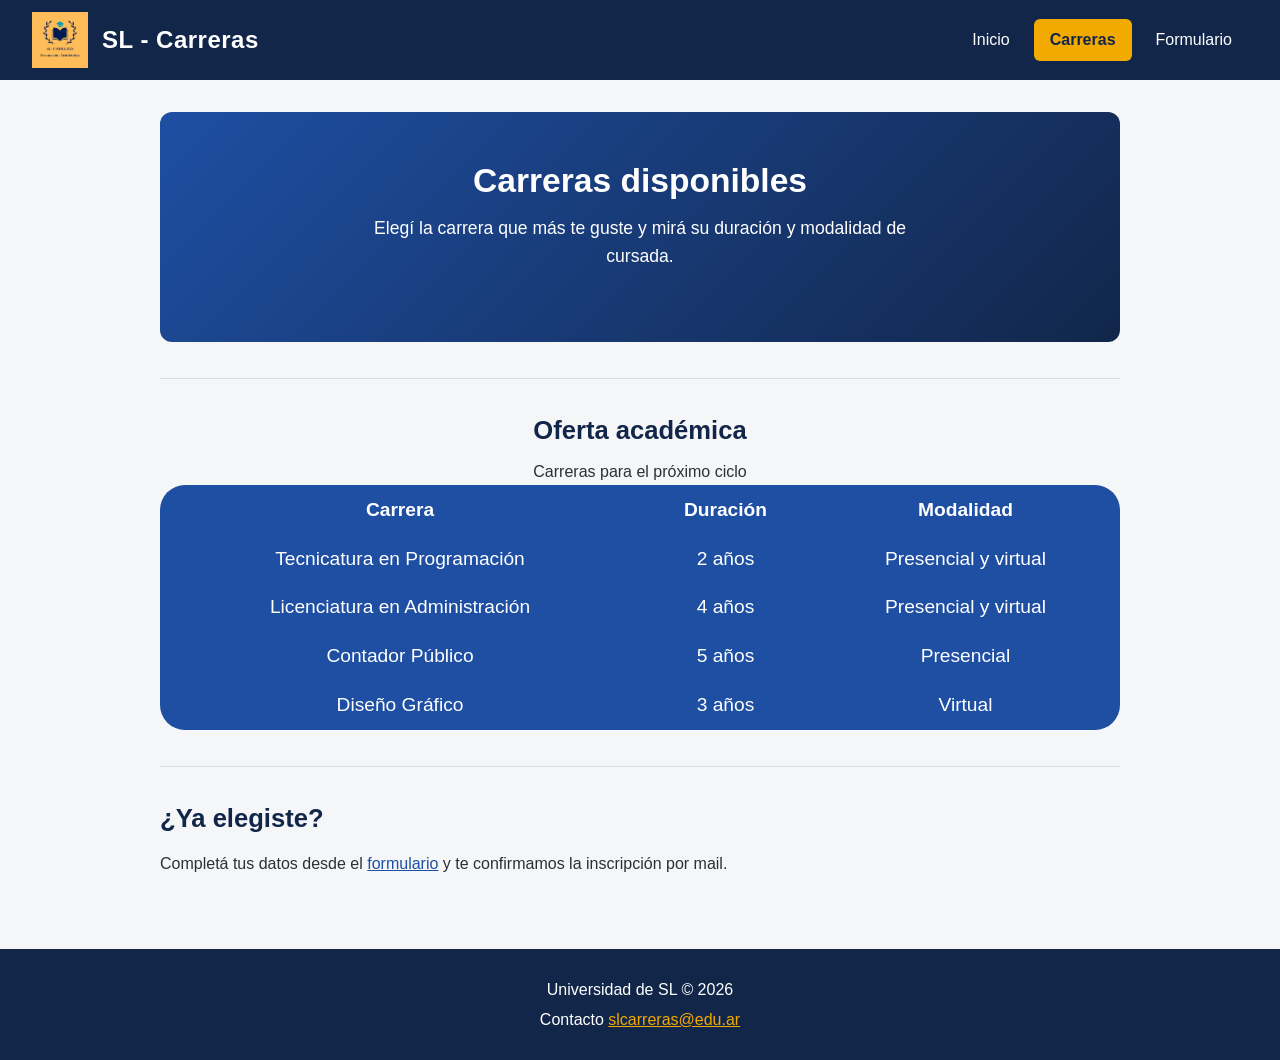
==== carreras.html @ cdfc534e "cambio en las lineas de las imagenes la ruta debe ser la del proyecto. ademas van en assets" ====
<!DOCTYPE html>
<html lang="es">
<head>
    <meta charset="UTF-8">
    <meta name="viewport" content="width=device-width, initial-scale=1.0">
    <title>SL - Carreras disponibles</title>
    <link rel="stylesheet" href="css/Index.css">
</head>
<body>
    <header>
        <div>
            <img src="assets/LOGO-SL-CARRERAS.png" alt="Logo" width="80">
            <h1>SL - Carreras</h1>
        </div>
        <div>
            <nav>
                <ul>
                    <li><a href="index.html">Inicio</a></li>
                    <li><a href="carreras.html" class="activo">Carreras</a></li>
                    <li><a href="contacto.html">Formulario</a></li>
                </ul>
            </nav>
        </div>
    </header>

    <main>
        <div id="presentacion">
            <h2>Carreras disponibles</h2>
            <p>Elegí la carrera que más te guste y mirá su duración y modalidad de cursada.</p>
        </div>

        <hr>

        <div id="listado">
            <h2 id="TablasTitulo">Oferta académica</h2>
            <table class ="tablaCarreras">
                <caption>Carreras para el próximo ciclo</caption>
                <thead>
                    <tr>
                        <th>Carrera</th>
                        <th>Duración</th>
                        <th>Modalidad</th>
                    </tr>
                </thead>
                <tbody>
                    <tr>
                        <td>Tecnicatura en Programación</td>
                        <td>2 años</td>
                        <td>Presencial y virtual</td>
                    </tr>
                    <tr>
                        <td>Licenciatura en Administración</td>
                        <td>4 años</td>
                        <td>Presencial y virtual</td>
                    </tr>
                    <tr>
                        <td>Contador Público</td>
                        <td>5 años</td>
                        <td>Presencial</td>
                    </tr>
                    <tr>
                        <td>Diseño Gráfico</td>
                        <td>3 años</td>
                        <td>Virtual</td>
                    </tr>
                </tbody>
            </table>
        </div>

        <hr>

        <div id="inscripcion">
            <h2>¿Ya elegiste?</h2>
            <p>Completá tus datos desde el <a href="contacto.html">formulario</a> y te confirmamos la inscripción por mail.</p>
        </div>
    </main>

    <footer>
        <div>
            <p>Universidad de SL &copy; 2026</p>
            <p>Contacto <a href="mailto:slcarreras@edu.ar">slcarreras@edu.ar</a></p>
        </div>
    </footer>
</body>
</html>
---- css/Index.css ----
#listado{
    display: flex;
    flex-direction: column;
    align-items: center;
    justify-content: center;
}
/* imagenes de carreras */
.imagenCarreras{
    width: 80px;
    height: 80px;
}
/* table carreras */
.tablaCarreras{
    border: none;
    width: 100%;
    background-color: #1e4fa3;
    flex-wrap: wrap;
    align-items: center;
    border-radius: 25px;
}
.tablaCarreras th, .tablaCarreras td{
    font-size: 1.2rem;
    border: none;
    padding: 8px;
    text-align: center;
    color: white;
}
/* ---------- Variables (colores y medidas en un solo lugar) ---------- */
:root {
    --azul-oscuro: #12264a;
    --azul: #1e4fa3;
    --azul-claro: #e8f0fc;
    --acento: #f2a900;
    --texto: #2b2f36;
    --gris: #f5f6f8;
    --borde: #d9dde3;
    --ancho-max: 1000px;
}

/* ---------- Base ---------- */
* {
    box-sizing: border-box;
}

body {
    margin: 0;
    font-family: "Segoe UI", Arial, sans-serif;
    font-size: 16px;
    line-height: 1.6;
    color: var(--texto);
    background-color: var(--gris);
}

h1, h2 {
    margin: 0 0 12px;
    line-height: 1.25;
}
#TablasTitulo{
    text-align: center;
}
h2{
    color: var(--azul-oscuro);
    font-size: 1.6rem;
}

a {
    color: var(--azul);
}

a:hover {
    color: var(--azul-oscuro);
}

hr {
    border: none;
    border-top: 1px solid var(--borde);
    margin: 36px 0;
}

/* ---------- Header ---------- */
header {
    position: sticky;
    top: 0;
    display: flex;
    justify-content: space-between;
    align-items: center;
    gap: 12px;
    padding: 12px 32px;
    background-color: var(--azul-oscuro);
    color: white;
}

/* Primer div del header: logo + título */
header > div:first-child {
    display: flex;
    align-items: center;
    gap: 14px;
}

header img {
    width: 56px;         
    height: auto;
}

header h1 {
    margin: 0;
    font-size: 1.5rem;
    letter-spacing: 0.5px;
}

/* ---------- Navegación ---------- */
nav ul {
    list-style: none;
    margin: 0;
    padding: 0;
    display: flex;
    gap: 8px;
}

nav a {
    display: block;
    padding: 8px 16px;
    color: white;
    text-decoration: none;
    border-radius: 6px;
    transition: background-color 0.2s ease;
}

nav a:hover {
    background-color: rgba(255, 255, 255, 0.15);
    color: white;
}

nav a.activo {
    background-color: var(--acento);
    color: var(--azul-oscuro);
    font-weight: 600;
}

/* ---------- Main ---------- */
main {
    max-width: var(--ancho-max);
    margin: 0 auto;
    padding: 32px 20px;
}

/* ---------- Presentación (portada) ---------- */
#presentacion {
    text-align: center;
    padding: 48px 24px;
    background: linear-gradient(135deg, var(--azul) 0%, var(--azul-oscuro) 100%);
    color: white;
    border-radius: 12px;
}

#presentacion h2 {
    color: white;
    font-size: 2.1rem;
}

#presentacion p {
    max-width: 560px;
    margin: 0 auto 24px;
    font-size: 1.1rem;
}

#presentacion a {
    display: inline-block;
    padding: 12px 28px;
    background-color: var(--acento);
    color: var(--azul-oscuro);
    font-weight: 700;
    text-decoration: none;
    border-radius: 999px;
    transition: transform 0.2s ease;
}

#presentacion a:hover {
    transform: scale(1.06);
}

/* ---------- Carrusel ---------- */
#carrusel h2 {
    text-align: center;
}

#carrusel > div {
    display: flex;
    align-items: center;
    justify-content: center;
    gap: 12px;
}

#carrusel img {
    width: 100%;
    max-width: 640px;
    height: 340px;
    object-fit: cover;
    border-radius: 10px;
    box-shadow: 0 4px 14px rgba(0, 0, 0, 0.2);
}

#carrusel button {
    padding: 10px 16px;
    border: none;
    border-radius: 6px;
    background-color: var(--azul);
    color: white;
    font-size: 0.95rem;
    cursor: pointer;
    transition: background-color 0.2s ease;
}

#carrusel button:hover {
    background-color: var(--azul-oscuro);
}

/* ---------- Beneficios (tarjetas en grilla) ---------- */
#beneficios h2 {
    text-align: center;
}

#beneficios ul {
    list-style: none;
    margin: 0;
    padding: 0;
    display: grid;
    grid-template-columns: repeat(2, 1fr);
    gap: 16px;
}

#beneficios li {
    background-color: white;
    padding: 18px 20px;
    border-left: 5px solid var(--acento);
    border-radius: 8px;
    box-shadow: 0 2px 6px rgba(0, 0, 0, 0.08);
}

#beneficios strong {
    display: block;
    color: var(--azul);
    font-size: 1.05rem;
}

/* ---------- Pasos (lista numerada con círculos) ---------- */
#pasos h2 {
    text-align: center;
}

#pasos ol {
    list-style: none;
    counter-reset: paso;
    margin: 0;
    padding: 0;
}

#pasos li {
    counter-increment: paso;
    display: flex;
    align-items: center;
    gap: 16px;
    margin-bottom: 12px;
    padding: 14px 18px;
    background-color: white;
    border-radius: 8px;
    box-shadow: 0 2px 6px rgba(0, 0, 0, 0.08);
}

#pasos li::before {
    content: counter(paso);
    flex-shrink: 0;
    width: 36px;
    height: 36px;
    display: flex;
    align-items: center;
    justify-content: center;
    background-color: var(--azul);
    color: white;
    font-weight: 700;
    border-radius: 50%;
}

/* ---------- Fechas (tabla) ---------- */
#fechas h2 {
    text-align: center;
}

#fechas table {
    width: 100%;
    border-collapse: collapse;
    background-color: white;
    border-radius: 8px;
    overflow: hidden;
    box-shadow: 0 2px 6px rgba(0, 0, 0, 0.08);
}

#fechas caption {
    caption-side: bottom;
    padding-top: 10px;
    font-size: 0.9rem;
    color: #666;
}

#fechas th {
    background-color: var(--azul-oscuro);
    color: white;
    text-align: left;
}

#fechas th,
#fechas td {
    padding: 12px 16px;
}

#fechas tbody tr:nth-child(even) {
    background-color: var(--azul-claro);
}

#fechas tbody tr:hover {
    background-color: #fff4d6;
}

/* ---------- Footer ---------- */
footer {
    margin-top: 24px;
    padding: 24px 32px;
    background-color: var(--azul-oscuro);
    color: white;
    text-align: center;
}

footer p {
    margin: 4px 0;
}

footer a {
    color: var(--acento);
}

/* ---------- Responsive (pantallas chicas) ---------- */
@media (max-width: 700px) {
    header {
        justify-content: center;
        text-align: center;
        padding: 12px 16px;
    }

    nav ul {
        flex-wrap: wrap;
        justify-content: center;
    }

    #presentacion h2 {
        font-size: 1.6rem;
    }

    #carrusel > div {
        flex-wrap: wrap;
    }

    #carrusel img {
        order: -1;            /* la imagen arriba, botones abajo */
        height: 220px;
    }

    #beneficios ul {
        grid-template-columns: 1fr;
    }
}
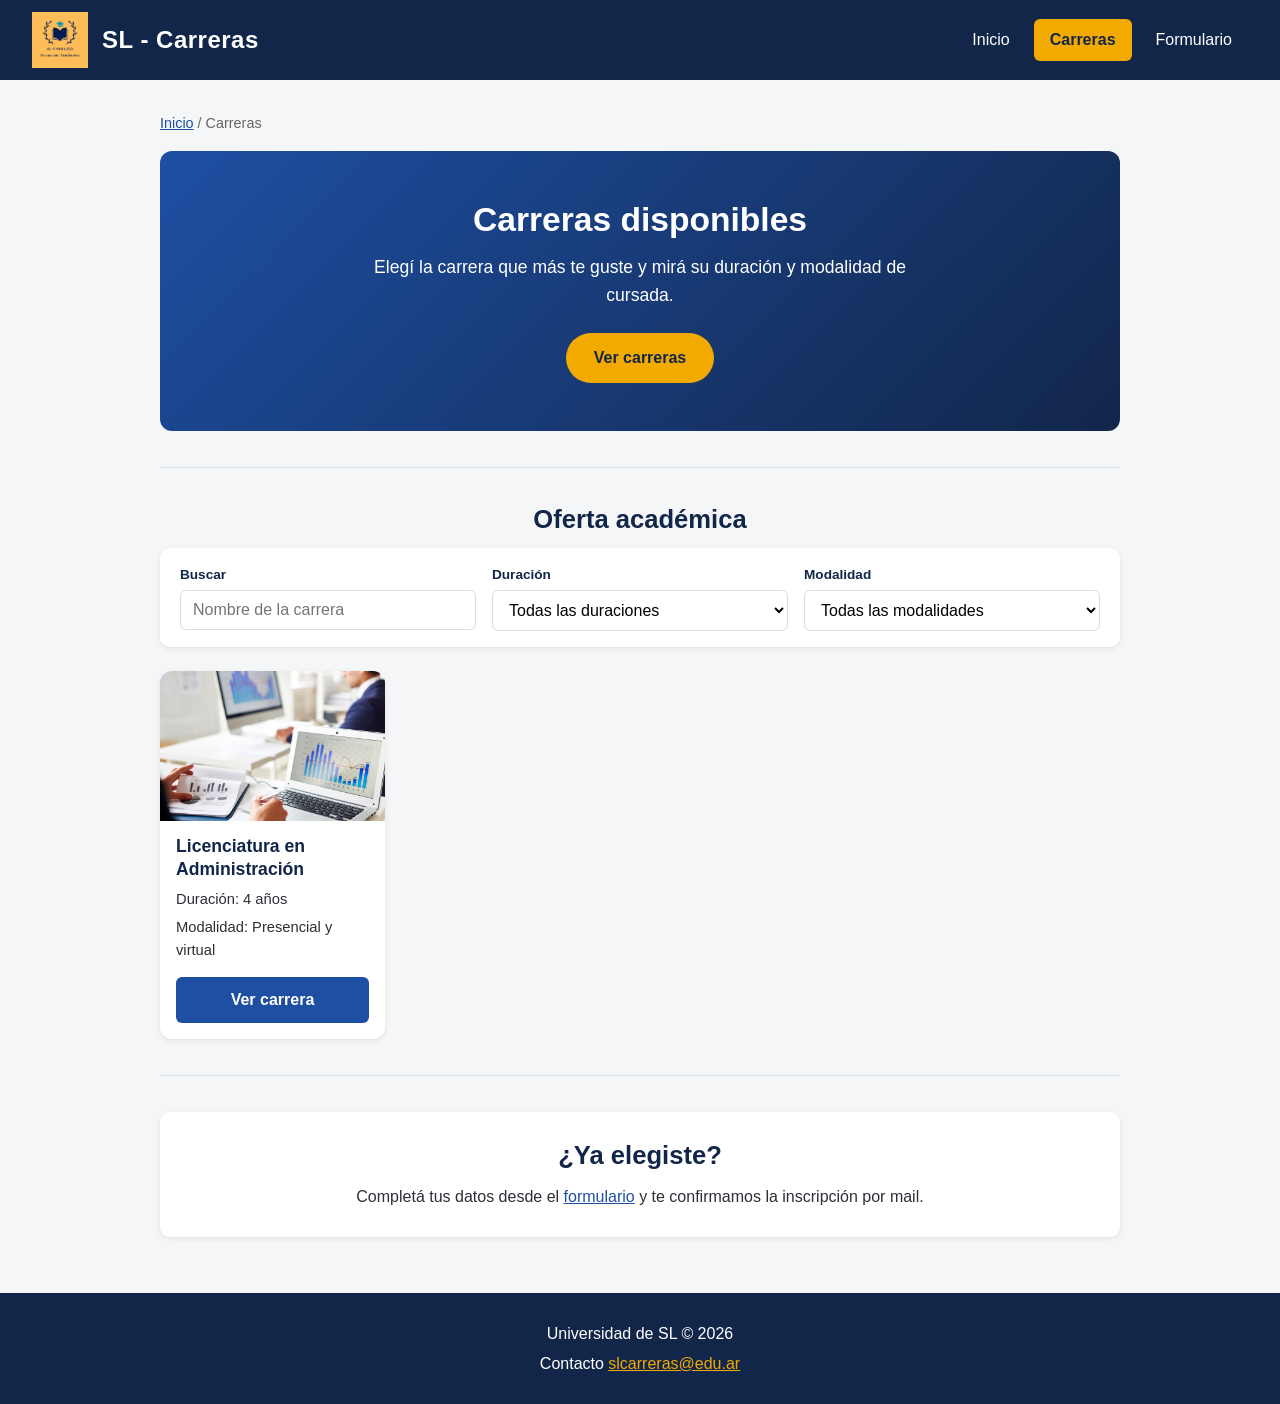
==== commit d2870ba7: "subo la nueva versión carpeta de carreras cambios en index.css cambios en index.html (se veia feo el" ====
--- a/carreras.html
+++ b/carreras.html
@@ -24,47 +24,56 @@
     </header>
 
     <main>
+        <div id="ruta">
+            <p><a href="index.html">Inicio</a> / Carreras</p>
+        </div>
+
         <div id="presentacion">
             <h2>Carreras disponibles</h2>
             <p>Elegí la carrera que más te guste y mirá su duración y modalidad de cursada.</p>
+            <a href="#listado">Ver carreras</a>
         </div>
 
         <hr>
 
         <div id="listado">
             <h2 id="TablasTitulo">Oferta académica</h2>
-            <table class ="tablaCarreras">
-                <caption>Carreras para el próximo ciclo</caption>
-                <thead>
-                    <tr>
-                        <th>Carrera</th>
-                        <th>Duración</th>
-                        <th>Modalidad</th>
-                    </tr>
-                </thead>
-                <tbody>
-                    <tr>
-                        <td>Tecnicatura en Programación</td>
-                        <td>2 años</td>
-                        <td>Presencial y virtual</td>
-                    </tr>
-                    <tr>
-                        <td>Licenciatura en Administración</td>
-                        <td>4 años</td>
-                        <td>Presencial y virtual</td>
-                    </tr>
-                    <tr>
-                        <td>Contador Público</td>
-                        <td>5 años</td>
-                        <td>Presencial</td>
-                    </tr>
-                    <tr>
-                        <td>Diseño Gráfico</td>
-                        <td>3 años</td>
-                        <td>Virtual</td>
-                    </tr>
-                </tbody>
-            </table>
+
+            <form id="filtros">
+                <div>
+                    <label for="buscar">Buscar</label>
+                    <input type="search" id="buscar" name="buscar" placeholder="Nombre de la carrera">
+                </div>
+                <div>
+                    <label for="duracion">Duración</label>
+                    <select id="duracion" name="duracion">
+                        <option value="">Todas las duraciones</option>
+                        <option value="2">2 años</option>
+                        <option value="3">3 años</option>
+                        <option value="4">4 años</option>
+                        <option value="5">5 años</option>
+                    </select>
+                </div>
+                <div>
+                    <label for="modalidad">Modalidad</label>
+                    <select id="modalidad" name="modalidad">
+                        <option value="">Todas las modalidades</option>
+                        <option value="presencial">Presencial</option>
+                        <option value="virtual">Virtual</option>
+                    </select>
+                </div>
+            </form>
+
+            <div id="lista-carreras">
+                <div class="carrera">
+                    <img class="imagenCarreras" src="assets/lic-administracion.jpg" alt="Licenciatura en Administración">
+                    <h3>Licenciatura en Administración</h3>
+                    <p>Duración: 4 años</p>
+                    <p>Modalidad: Presencial y virtual</p>
+                    <a href="carreras/lic-administracion.html">Ver carrera</a>
+                </div>
+
+            </div>
         </div>
 
         <hr>
--- a/css/Index.css
+++ b/css/Index.css
@@ -11,20 +11,47 @@
     height: 80px;
 }
 /* table carreras */
-.tablaCarreras{
-    border: none;
+.tablaCarreras {
     width: 100%;
-    background-color: #1e4fa3;
-    flex-wrap: wrap;
-    align-items: center;
-    border-radius: 25px;
-}
-.tablaCarreras th, .tablaCarreras td{
-    font-size: 1.2rem;
-    border: none;
-    padding: 8px;
-    text-align: center;
-    color: white;
+    border-collapse: collapse;
+    background-color: white;
+    border-radius: 12px;
+    overflow: hidden;
+    box-shadow: 0 2px 6px rgba(0, 0, 0, 0.08);
+}
+
+.tablaCarreras caption {
+    caption-side: bottom;
+    padding-top: 10px;
+    font-size: 0.9rem;
+    color: #666;
+}
+
+.tablaCarreras th,
+.tablaCarreras td {
+    padding: 16px 24px;
+    font-size: 1.05rem;
+    text-align: left;
+    border-bottom: 1px solid var(--borde);
+}
+
+.tablaCarreras th {
+    background-color: var(--azul);
+    color: white;
+}
+
+.tablaCarreras td:first-child {
+    font-weight: 600;
+    color: var(--azul-oscuro);
+    width: 25%;
+}
+
+.tablaCarreras tbody tr:last-child td {
+    border-bottom: none;
+}
+
+.tablaCarreras tbody tr:hover {
+    background-color: var(--azul-claro);
 }
 /* ---------- Variables (colores y medidas en un solo lugar) ---------- */
 :root {
@@ -368,4 +395,133 @@
     #beneficios ul {
         grid-template-columns: 1fr;
     }
+}
+
+/* carreras */
+#ruta {
+    margin-bottom: 16px;
+    font-size: 0.9rem;
+    color: #666;    
+}
+
+#ruta p {
+    margin: 0;
+}
+
+#listado > form,
+#listado > #lista-carreras {
+    width: 100%;
+}
+
+#filtros { /* busqueda de carreras */
+    display: flex;
+    flex-wrap: wrap;
+    gap: 16px;
+    margin-bottom: 24px;
+    padding: 16px 20px;
+    background-color: white;
+    border-radius: 10px;
+    box-shadow: 0 2px 6px rgba(0, 0, 0, 0.08);
+}
+
+#filtros > div {
+    flex: 1 1 200px;
+    display: flex;
+    flex-direction: column;
+    gap: 4px;
+}
+ 
+#filtros label {
+    font-size: 0.85rem;
+    font-weight: 600;
+    color: var(--azul-oscuro);
+}
+ 
+#filtros input,
+#filtros select {
+    padding: 10px 12px;
+    border: 1px solid var(--borde);
+    border-radius: 6px;
+    font-size: 1rem;
+    font-family: inherit;
+    background-color: white;
+}
+ 
+#filtros input:focus,
+#filtros select:focus {
+    outline: 2px solid var(--azul);
+    border-color: var(--azul);
+}
+
+#lista-carreras {
+    display: grid;
+    grid-template-columns: repeat(auto-fill, minmax(220px, 1fr));
+    gap: 20px;
+}
+ 
+.carrera {
+    display: flex;
+    flex-direction: column;
+    background-color: white;
+    border-radius: 12px;
+    overflow: hidden;
+    box-shadow: 0 2px 6px rgba(0, 0, 0, 0.08);
+    transition: transform 0.2s ease, box-shadow 0.2s ease; /* animación */
+}
+ 
+.carrera:hover {
+    transform: translateY(-4px);
+    box-shadow: 0 6px 16px rgba(0, 0, 0, 0.15);
+}
+
+.carrera .imagenCarreras {
+    width: 100%;
+    height: 150px;
+    object-fit: cover;
+    background-color: var(--azul-claro);
+}
+ 
+.carrera h3 {
+    margin: 14px 16px 6px;
+    font-size: 1.1rem;
+    line-height: 1.3;
+    color: var(--azul-oscuro);
+}
+ 
+.carrera p {
+    margin: 2px 16px;
+    font-size: 0.92rem;
+}
+ 
+.carrera a {
+    margin: auto 16px 16px;
+    padding: 10px;
+    text-align: center;
+    text-decoration: none;
+    font-weight: 600;
+    background-color: var(--azul);
+    color: white;
+    border-radius: 6px;
+    transition: background-color 0.2s ease;
+}
+ 
+.carrera p:last-of-type {
+    margin-bottom: 14px;
+}
+ 
+.carrera a:hover {
+    background-color: var(--azul-oscuro);
+    color: white;
+}
+
+#inscripcion {
+    text-align: center;
+    padding: 28px 24px;
+    background-color: white;
+    border-radius: 10px;
+    box-shadow: 0 2px 6px rgba(0, 0, 0, 0.08);
+}
+ 
+#inscripcion p {
+    margin: 0;
 }
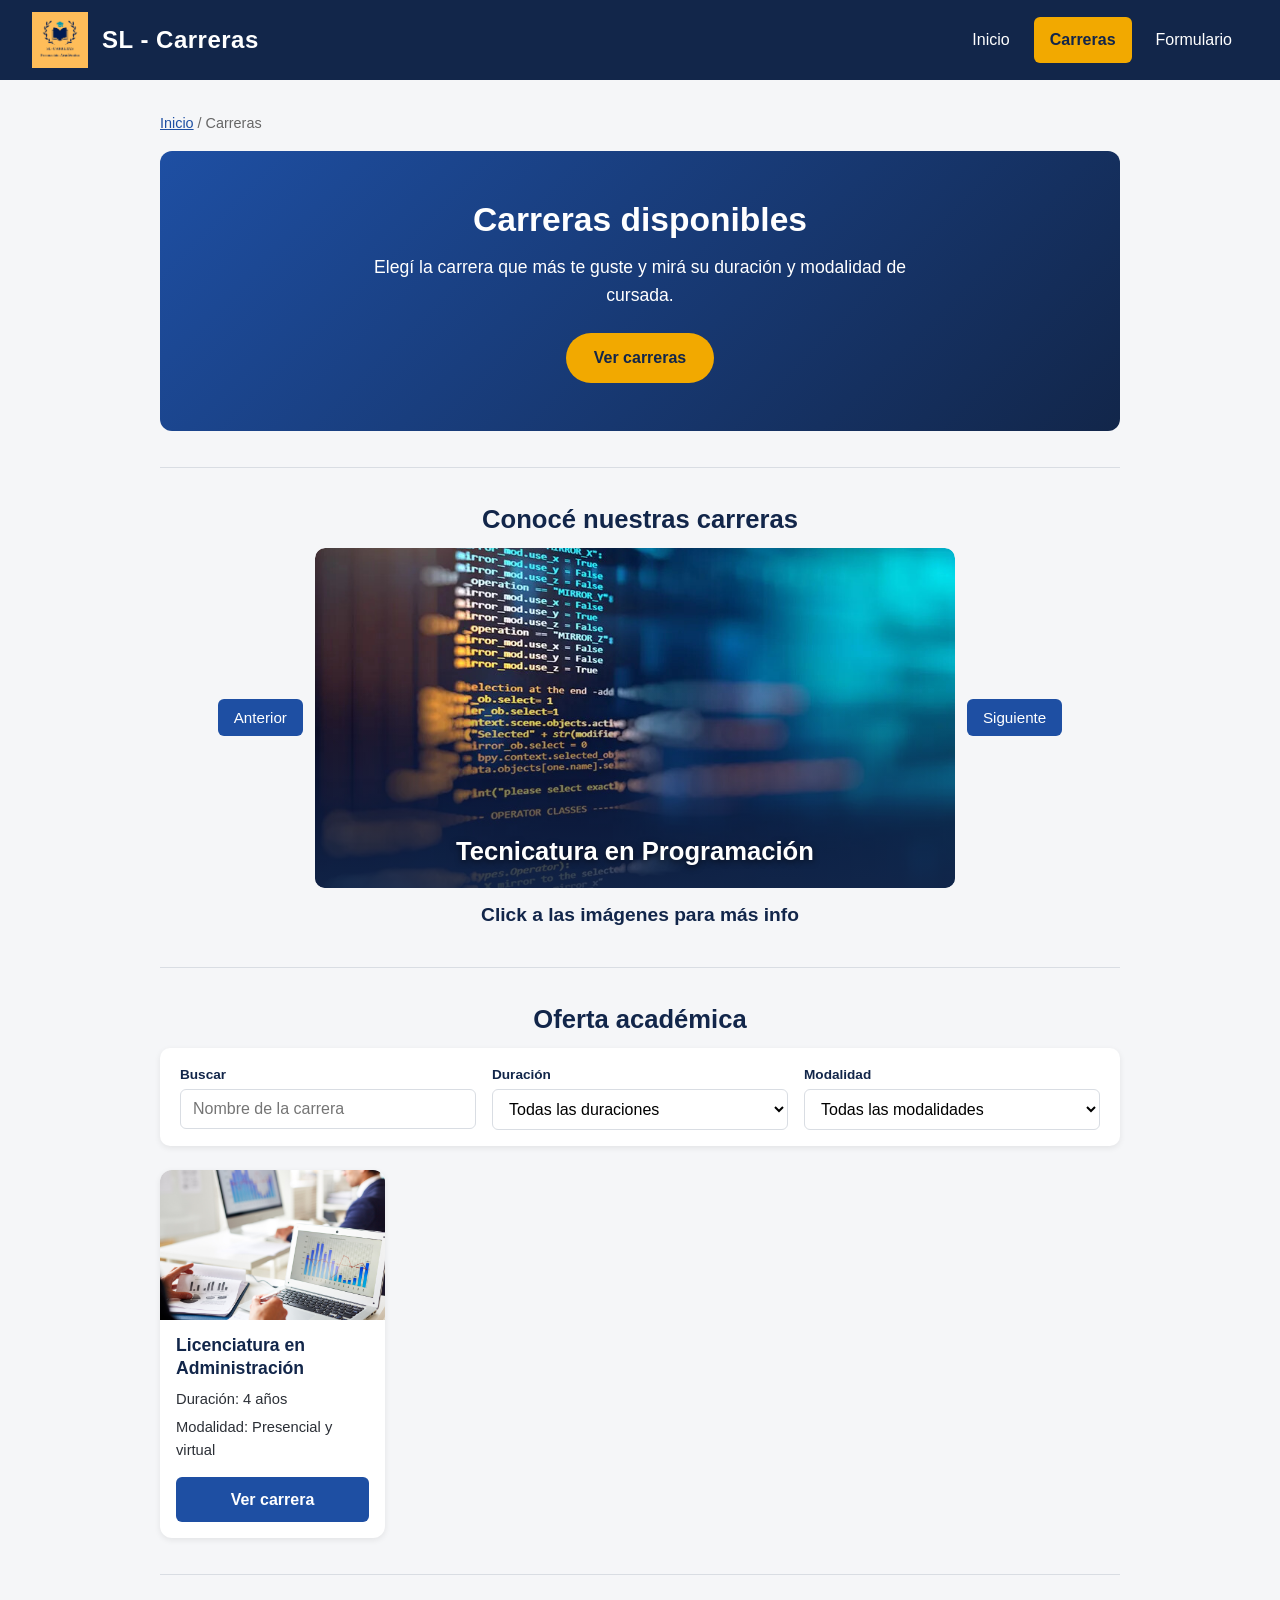
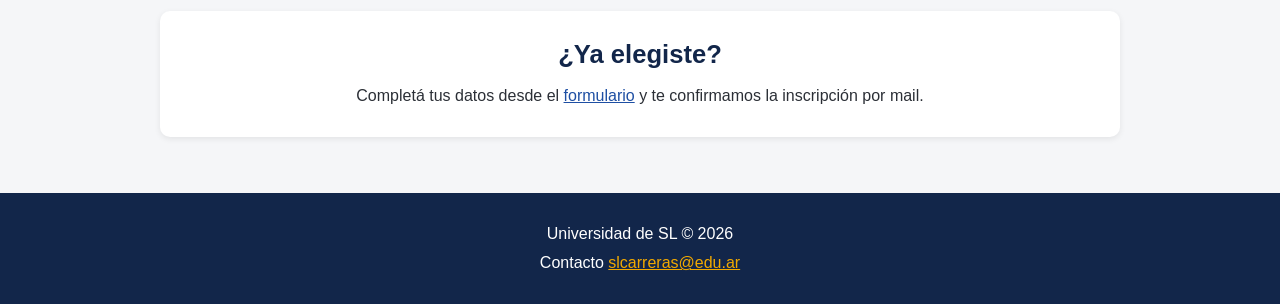
==== commit 9ffb8d5f: "nuevos cambios mejor ordenamiento en las carpetas y subcarpetas de assets. cambios sobre index.html," ====
--- a/carreras.html
+++ b/carreras.html
@@ -4,12 +4,14 @@
     <meta charset="UTF-8">
     <meta name="viewport" content="width=device-width, initial-scale=1.0">
     <title>SL - Carreras disponibles</title>
-    <link rel="stylesheet" href="css/Index.css">
+    <link rel="stylesheet" href="assets/css/Index.css">
+    <script src="assets/js/style.js" defer></script>
+
 </head>
 <body>
     <header>
         <div>
-            <img src="assets/LOGO-SL-CARRERAS.png" alt="Logo" width="80">
+            <img src="assets/img/LOGO-SL-CARRERAS.png" alt="Logo" width="80">
             <h1>SL - Carreras</h1>
         </div>
         <div>
@@ -34,6 +36,21 @@
             <a href="#listado">Ver carreras</a>
         </div>
 
+        <hr>
+
+        <div class="carrusel" id="carrusel-carreras">
+            <h2>Conocé nuestras carreras</h2>
+            <div>
+                <button class="anterior">Anterior</button>
+                <a href="">
+                    <img src="" alt="">
+                    <h3></h3>
+                </a>
+                <button class="siguiente">Siguiente</button>
+                <h4>Click a las imágenes para más info</h4>
+            </div>
+        </div>
+        
         <hr>
 
         <div id="listado">
@@ -66,7 +83,7 @@
 
             <div id="lista-carreras">
                 <div class="carrera">
-                    <img class="imagenCarreras" src="assets/lic-administracion.jpg" alt="Licenciatura en Administración">
+                    <img class="imagenCarreras" src="assets/img/carreras/lic-administracion.jpg" alt="Licenciatura en Administración">
                     <h3>Licenciatura en Administración</h3>
                     <p>Duración: 4 años</p>
                     <p>Modalidad: Presencial y virtual</p>
@@ -84,11 +101,6 @@
         </div>
     </main>
 
-    <footer>
-        <div>
-            <p>Universidad de SL &copy; 2026</p>
-            <p>Contacto <a href="mailto:slcarreras@edu.ar">slcarreras@edu.ar</a></p>
-        </div>
-    </footer>
+    <div id="footer"></div>
 </body>
 </html>
--- a/assets/css/Index.css
+++ b/assets/css/Index.css
@@ -0,0 +1,609 @@
+#listado{
+    display: flex;
+    flex-direction: column;
+    align-items: center;
+    justify-content: center;
+}
+/* imagenes de carreras */
+.imagenCarreras{
+    width: 80px;
+    height: 80px;
+}
+/* table carreras */
+.tablaCarreras {
+    width: 100%;
+    border-collapse: collapse;
+    background-color: white;
+    border-radius: 12px;
+    overflow: hidden;
+    box-shadow: 0 2px 6px rgba(0, 0, 0, 0.08);
+}
+
+.tablaCarreras caption {
+    caption-side: bottom;
+    padding-top: 10px;
+    font-size: 0.9rem;
+    color: #666;
+}
+
+.tablaCarreras th,
+.tablaCarreras td {
+    padding: 16px 24px;
+    font-size: 1.05rem;
+    text-align: left;
+    border-bottom: 1px solid var(--borde);
+}
+
+.tablaCarreras th {
+    background-color: var(--azul);
+    color: white;
+}
+
+.tablaCarreras td:first-child {
+    font-weight: 600;
+    color: var(--azul-oscuro);
+    width: 25%;
+}
+
+.tablaCarreras tbody tr:last-child td {
+    border-bottom: none;
+}
+
+.tablaCarreras tbody tr:hover {
+    background-color: var(--azul-claro);
+}
+/* ---------- Variables (colores y medidas en un solo lugar) ---------- */
+:root {
+    --azul-oscuro: #12264a;
+    --azul: #1e4fa3;
+    --azul-claro: #e8f0fc;
+    --acento: #f2a900;
+    --texto: #2b2f36;
+    --gris: #f5f6f8;
+    --borde: #d9dde3;
+    --ancho-max: 1000px;
+}
+
+/*  Base  */
+* {
+    box-sizing: border-box;
+}
+
+body {
+    margin: 0;
+    font-family: "Segoe UI", Arial, sans-serif;
+    font-size: 16px;
+    line-height: 1.6;
+    color: var(--texto);
+    background-color: var(--gris);
+}
+
+h1, h2 {
+    margin: 0 0 12px; 
+    line-height: 1.25;
+}
+#TablasTitulo{
+    text-align: center;
+}
+h2{
+    color: var(--azul-oscuro);
+    font-size: 1.6rem;
+}
+
+a {
+    color: var(--azul);
+}
+
+a:hover {
+    color: var(--azul-oscuro);
+}
+
+hr {
+    border: none;
+    border-top: 1px solid var(--borde);
+    margin: 36px 0;
+}
+
+/* ---------- Header ---------- */
+header {
+    z-index: 100;
+    position: sticky; /*para fijar el header al hacer scroll*/
+    top: 0;
+    display: flex;
+    justify-content: space-between;
+    align-items: center;
+    gap: 12px;
+    padding: 12px 32px;
+    background-color: var(--azul-oscuro);
+    color: white;
+    view-transition-name: cabecera;
+}
+
+/* Primer div del header: logo + título */
+header > div:first-child {
+    display: flex;
+    align-items: center;
+    gap: 14px;
+}
+
+header img {
+    width: 56px;         
+    height: auto;
+}
+
+header h1 {
+    margin: 0;
+    font-size: 1.5rem;
+    letter-spacing: 0.5px;
+}
+
+/* ---------- Navegación ---------- */
+nav ul {
+    list-style: none;
+    margin: 0;
+    padding: 0;
+    display: flex;
+    gap: 8px;
+}
+
+nav a {
+    display: block;
+    padding: 10px 16px;
+    color: white;
+    text-decoration: none;
+    white-space: nowrap;
+    border-radius: 6px;
+    transition: background-color 0.2s ease, color 0.2s ease;
+}
+
+nav a:hover {
+    background-color: rgba(255, 255, 255, 0.15);
+    color: white;
+}
+
+nav a:focus-visible {
+    outline: 2px solid var(--acento);
+    outline-offset: 2px;
+}
+
+nav a.activo,
+nav a[aria-current="page"] {
+    background-color: var(--acento);
+    color: var(--azul-oscuro);
+    font-weight: 600;
+}
+
+/* ---------- Main ---------- */
+main {
+    max-width: var(--ancho-max);
+    margin: 0 auto;
+    padding: 32px 20px;
+}
+
+/* ---------- Presentación (portada) ---------- */
+#presentacion {
+    text-align: center;
+    padding: 48px 24px;
+    background: linear-gradient(135deg, var(--azul) 0%, var(--azul-oscuro) 100%);
+    color: white;
+    border-radius: 12px;
+}
+
+#presentacion h2 {
+    color: white;
+    font-size: 2.1rem;
+}
+
+#presentacion p {
+    max-width: 560px;
+    margin: 0 auto 24px;
+    font-size: 1.1rem;
+}
+
+#presentacion a {
+    display: inline-block;
+    padding: 12px 28px;
+    background-color: var(--acento);
+    color: var(--azul-oscuro);
+    font-weight: 700;
+    text-decoration: none;
+    border-radius: 999px;
+    transition: transform 0.2s ease;
+}
+
+#presentacion a:hover {
+    transform: scale(1.06);
+}
+
+/* ---------- Carrusel ---------- */
+.carrusel h2 {
+    text-align: center;
+}
+
+.carrusel > div {
+    display: flex;
+    align-items: center;
+    justify-content: center;
+    flex-wrap: wrap;
+    gap: 12px;
+} 
+.carrusel > div > h3{
+    text-align: center;
+    margin: 0;
+    font-size: 1.2rem;
+    color: var(--azul-oscuro);
+    flex-basis: 100%;
+    order: 3;
+}
+.carrusel >div>h4{
+    text-align: center;
+    margin: 0;
+    font-size: 1.2rem;
+    color: var(--azul-oscuro);
+    flex-basis: 100%;
+    order: 4;
+}
+.carrusel > div > a,
+.carrusel > div > img {
+    flex: 1 1 0;
+    min-width: 0;
+    max-width: 640px;
+}
+
+.carrusel img {
+    display: block;
+    width: 100%;
+    height: 340px;
+    object-fit: cover;
+    border-radius: 10px;
+    box-shadow: 0 4px 14px rgba(0, 0, 0, 0.2);
+    transition: transform 0.2s ease;
+}
+.carrusel img:hover {
+    transform: scale(1.02);
+}
+.carrusel button {
+    padding: 10px 16px;
+    border: none;
+    border-radius: 6px;
+    background-color: var(--azul);
+    color: white;
+    font-size: 0.95rem;
+    cursor: pointer;
+    transition: background-color 0.2s ease;
+    flex-shrink: 0;
+}
+
+.carrusel button:hover {
+    background-color: var(--azul-oscuro);
+}
+
+/* carrusel de carreras */
+#carrusel-carreras > div > a {
+    position: relative;
+    display: block;
+    border-radius: 10px;
+    overflow: hidden;
+}
+
+#carrusel-carreras > div > a::after {
+    content: "";
+    position: absolute;
+    inset: 0;
+    background: linear-gradient(
+        to top,
+        rgba(18, 38, 74, 0.9) 0%,
+        rgba(18, 38, 74, 0.5) 30%,
+        rgba(18, 38, 74, 0) 60%
+    );
+    pointer-events: none;
+}
+
+#carrusel-carreras > div > a > h3 {
+    position: absolute;
+    left: 20px;
+    right: 20px;
+    bottom: 16px;
+    margin: 0;
+    color: white;
+    font-size: 1.6rem;
+    text-align: center;
+    text-shadow: 0 2px 6px rgba(0, 0, 0, 0.6);
+    z-index: 2;
+}
+
+/* ---------- Beneficios (tarjetas en grilla) ---------- */
+#beneficios h2 {
+    text-align: center;
+}
+
+#beneficios ul {
+    list-style: none;
+    margin: 0;
+    padding: 0;
+    display: grid;
+    grid-template-columns: repeat(2, 1fr);
+    gap: 16px;
+}
+
+#beneficios li {
+    background-color: white;
+    padding: 18px 20px;
+    border-left: 5px solid var(--acento);
+    border-radius: 8px;
+    box-shadow: 0 2px 6px rgba(0, 0, 0, 0.08);
+}
+
+#beneficios strong {
+    display: block;
+    color: var(--azul);
+    font-size: 1.05rem;
+}
+
+/* ---------- Pasos (lista numerada con círculos) ---------- */
+#pasos h2 {
+    text-align: center;
+}
+
+#pasos ol {
+    list-style: none;
+    counter-reset: paso;
+    margin: 0;
+    padding: 0;
+}
+
+#pasos li {
+    counter-increment: paso;
+    display: flex;
+    align-items: center;
+    gap: 16px;
+    margin-bottom: 12px;
+    padding: 14px 18px;
+    background-color: white;
+    border-radius: 8px;
+    box-shadow: 0 2px 6px rgba(0, 0, 0, 0.08);
+}
+
+#pasos li::before {
+    content: counter(paso);
+    flex-shrink: 0;
+    width: 36px;
+    height: 36px;
+    display: flex;
+    align-items: center;
+    justify-content: center;
+    background-color: var(--azul);
+    color: white;
+    font-weight: 700;
+    border-radius: 50%;
+}
+
+/* ---------- Fechas (tabla) ---------- */
+#fechas h2 {
+    text-align: center;
+}
+
+#fechas table {
+    width: 100%;
+    border-collapse: collapse;
+    background-color: white;
+    border-radius: 8px;
+    overflow: hidden;
+    box-shadow: 0 2px 6px rgba(0, 0, 0, 0.08);
+}
+
+#fechas caption {
+    caption-side: bottom;
+    padding-top: 10px;
+    font-size: 0.9rem;
+    color: #666;
+}
+
+#fechas th {
+    background-color: var(--azul-oscuro);
+    color: white;
+    text-align: left;
+}
+
+#fechas th,
+#fechas td {
+    padding: 12px 16px;
+}
+
+#fechas tbody tr:nth-child(even) {
+    background-color: var(--azul-claro);
+}
+
+#fechas tbody tr:hover {
+    background-color: #fff4d6;
+}
+
+/* ---------- Footer ---------- */
+footer {
+    margin-top: 24px;
+    padding: 24px 32px;
+    background-color: var(--azul-oscuro);
+    color: white;
+    text-align: center;
+}
+
+footer p {
+    margin: 4px 0;
+}
+
+footer a {
+    color: var(--acento);
+}
+
+/* ---------- Responsive (pantallas chicas) ---------- */
+@media (max-width: 700px) {
+    header {
+        justify-content: center;
+        text-align: center;
+        padding: 12px 16px;
+    }
+
+    nav ul {
+        flex-wrap: wrap;
+        justify-content: center;
+        gap: 4px;
+    }
+
+    nav a {
+        padding: 10px 12px;
+    }
+
+    #presentacion h2 {
+        font-size: 1.6rem;
+    }
+
+    .carrusel img {
+        height: 220px;
+    }
+    .carrusel button {
+        padding: 8px 10px;
+        font-size: 0.85rem;
+    } 
+
+    #beneficios ul {
+        grid-template-columns: 1fr;
+    }
+
+    #carrusel-carreras > div > a > h3 {
+        font-size: 1.1rem;
+        bottom: 10px;
+    }
+}
+
+@view-transition {
+    navigation: auto;
+}
+
+/* carreras */
+#ruta {
+    margin-bottom: 16px;
+    font-size: 0.9rem;
+    color: #666;    
+}
+
+#ruta p {
+    margin: 0;
+}
+
+#listado > form,
+#listado > #lista-carreras {
+    width: 100%;
+}
+
+#filtros { /* busqueda de carreras */
+    display: flex;
+    flex-wrap: wrap;
+    gap: 16px;
+    margin-bottom: 24px;
+    padding: 16px 20px;
+    background-color: white;
+    border-radius: 10px;
+    box-shadow: 0 2px 6px rgba(0, 0, 0, 0.08);
+}
+
+#filtros > div {
+    flex: 1 1 200px;
+    display: flex;
+    flex-direction: column;
+    gap: 4px;
+}
+ 
+#filtros label {
+    font-size: 0.85rem;
+    font-weight: 600;
+    color: var(--azul-oscuro);
+}
+ 
+#filtros input,
+#filtros select {
+    padding: 10px 12px;
+    border: 1px solid var(--borde);
+    border-radius: 6px;
+    font-size: 1rem;
+    font-family: inherit;
+    background-color: white;
+}
+ 
+#filtros input:focus,
+#filtros select:focus {
+    outline: 2px solid var(--azul);
+    border-color: var(--azul);
+}
+
+#lista-carreras {
+    display: grid;
+    grid-template-columns: repeat(auto-fill, minmax(220px, 1fr));
+    gap: 20px;
+}
+ 
+.carrera {
+    display: flex;
+    flex-direction: column;
+    background-color: white;
+    border-radius: 12px;
+    overflow: hidden;
+    box-shadow: 0 2px 6px rgba(0, 0, 0, 0.08);
+    transition: transform 0.2s ease, box-shadow 0.2s ease; /* animación */
+}
+ 
+.carrera:hover {
+    transform: translateY(-4px);
+    box-shadow: 0 6px 16px rgba(0, 0, 0, 0.15);
+}
+
+.carrera .imagenCarreras {
+    width: 100%;
+    height: 150px;
+    object-fit: cover;
+    background-color: var(--azul-claro);
+}
+ 
+.carrera h3 {
+    margin: 14px 16px 6px;
+    font-size: 1.1rem;
+    line-height: 1.3;
+    color: var(--azul-oscuro);
+}
+ 
+.carrera p {
+    margin: 2px 16px;
+    font-size: 0.92rem;
+}
+ 
+.carrera a {
+    margin: auto 16px 16px;
+    padding: 10px;
+    text-align: center;
+    text-decoration: none;
+    font-weight: 600;
+    background-color: var(--azul);
+    color: white;
+    border-radius: 6px;
+    transition: background-color 0.2s ease;
+}
+ 
+.carrera p:last-of-type {
+    margin-bottom: 14px;
+}
+ 
+.carrera a:hover {
+    background-color: var(--azul-oscuro);
+    color: white;
+}
+
+#inscripcion {
+    text-align: center;
+    padding: 28px 24px;
+    background-color: white;
+    border-radius: 10px;
+    box-shadow: 0 2px 6px rgba(0, 0, 0, 0.08);
+}
+ 
+#inscripcion p {
+    margin: 0;
+}
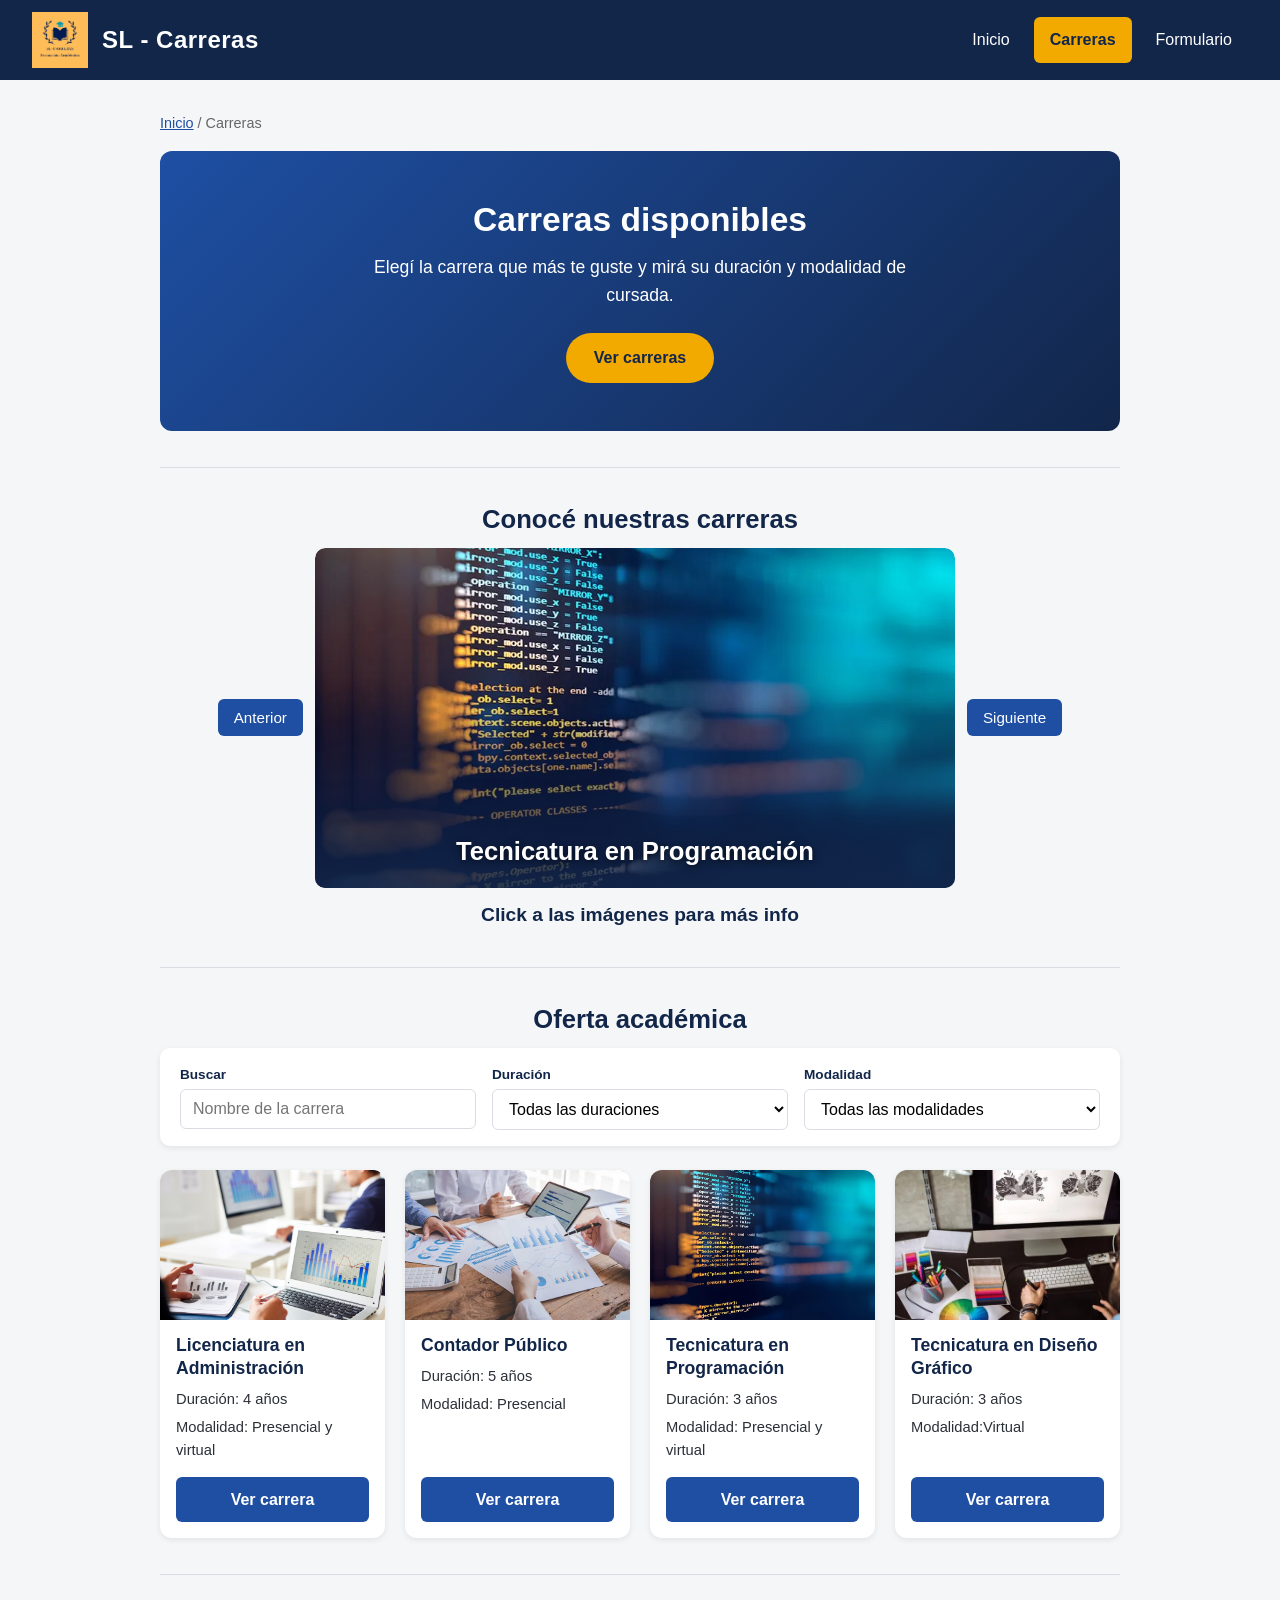
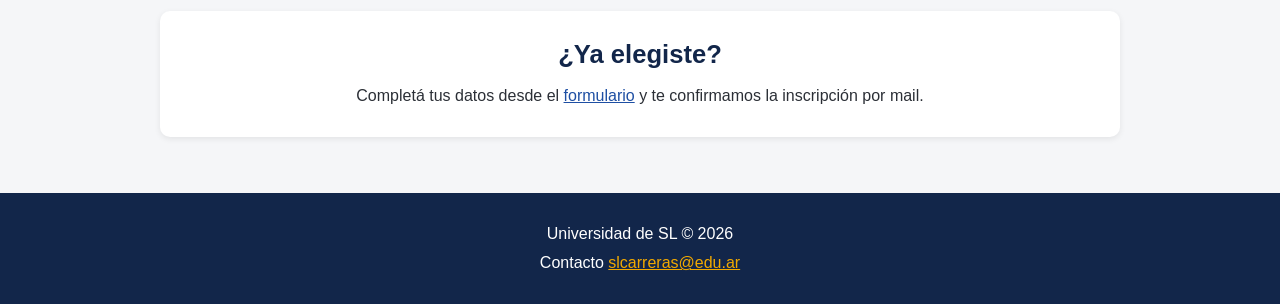
==== commit 4d6b802c: "Agregado biblioteca.html" ====
--- a/carreras.html
+++ b/carreras.html
@@ -5,8 +5,7 @@
     <meta name="viewport" content="width=device-width, initial-scale=1.0">
     <title>SL - Carreras disponibles</title>
     <link rel="stylesheet" href="assets/css/Index.css">
-    <script src="assets/js/style.js" defer></script>
-
+    <script src="assets/js/Javascript.js" defer></script>
 </head>
 <body>
     <header>
@@ -89,7 +88,27 @@
                     <p>Modalidad: Presencial y virtual</p>
                     <a href="carreras/lic-administracion.html">Ver carrera</a>
                 </div>
-
+                <div class="carrera">
+                    <img class="imagenCarreras" src="assets/img/carreras/contador-publico.jpg" alt="Contador Público">
+                    <h3>Contador Público</h3>
+                    <p>Duración: 5 años</p>
+                    <p>Modalidad: Presencial</p>
+                    <a href="carreras/ContadorPublico.html">Ver carrera</a>
+                </div>
+                <div class="carrera">
+                    <img class="imagenCarreras" src="assets/img/carreras/tec-programacion.jpg" alt="Tecnicatura en Programación">
+                    <h3>Tecnicatura en Programación</h3>
+                    <p>Duración: 3 años</p>
+                    <p>Modalidad: Presencial y virtual</p>
+                    <a href="carreras/TecnicaturaProgramacion.html">Ver carrera</a>
+                </div>
+                <div class="carrera">
+                    <img class="imagenCarreras" src="assets/img/carreras/diseno-grafico.jpg" alt="Diseño Gráfico">
+                    <h3>Tecnicatura en Diseño Gráfico</h3>
+                    <p>Duración: 3 años</p>
+                    <p>Modalidad:Virtual</p>
+                    <a href="carreras/DiseñoGrafico.html">Ver carrera</a>
+                </div>
             </div>
         </div>
 
--- a/assets/css/Index.css
+++ b/assets/css/Index.css
@@ -116,7 +116,6 @@
     padding: 12px 32px;
     background-color: var(--azul-oscuro);
     color: white;
-    view-transition-name: cabecera;
 }
 
 /* Primer div del header: logo + título */
@@ -606,4 +605,91 @@
  
 #inscripcion p {
     margin: 0;
-}+}
+
+
+/*Estilos para el formulario */
+/* Campo con error */
+.invalido {
+    border: 2px solid #c62828;
+    background-color: #fdecea;
+}
+
+.invalido:focus {
+    outline: none;
+    box-shadow: 0 0 0 3px rgba(198, 40, 40, 0.25);
+}
+
+/* Mensaje de error */
+.mensaje-error {
+    margin: 4px 0 8px;
+    color: #c62828;
+    font-size: 0.85rem;
+    font-weight: 600;
+}
+
+/* Ícono delante del texto */
+.mensaje-error::before {
+    content: "⚠";
+}
+#DIVformulario{
+    width: 50%;
+    display: flex;
+    justify-content: left;
+    background-color: var(--azul);
+    padding: 28px 24px;
+    border-radius: 10px;
+    color: white;
+}   
+.formularioLabel{
+    font-family: "Segoe UI", Arial, sans-serif;
+    font-size: 1rem;
+    display: flex;
+    margin-bottom: 4px;
+    font-weight: 600;
+    color: white;
+}
+#formulario{
+    display: flex;
+    flex-direction: column;
+    gap: 12px;
+    align-items: center center;
+}
+.formularioInput{
+    height: 35px;
+    width: 100%;
+    padding: 10px;
+    border: 1px solid var(--borde);
+    border-radius: 6px;
+    font-size: 1rem;
+    font-family: inherit;
+    background-color: white;
+}
+#btnEnviar{
+    margin-top: 12px;
+    padding: 10px 16px;
+    background-color: var(--acento);
+    color: var(--azul-oscuro);
+    font-weight: 700;
+    text-decoration: none;
+    border-radius: 999px;
+    transition: transform 0.2s ease;
+}
+#btnEnviar:hover {
+    transform: scale(1.06);
+}
+#carrera{
+    width: 100%;
+    padding: 10px;
+    border: 1px solid var(--borde);
+    border-radius: 6px;
+    font-size: 1rem;
+    font-family: inherit;
+    background-color: white;
+} 
+#DentroFormulario{
+   width: 80px;
+   height: 80px;
+   object-fit: cover;
+   
+}  
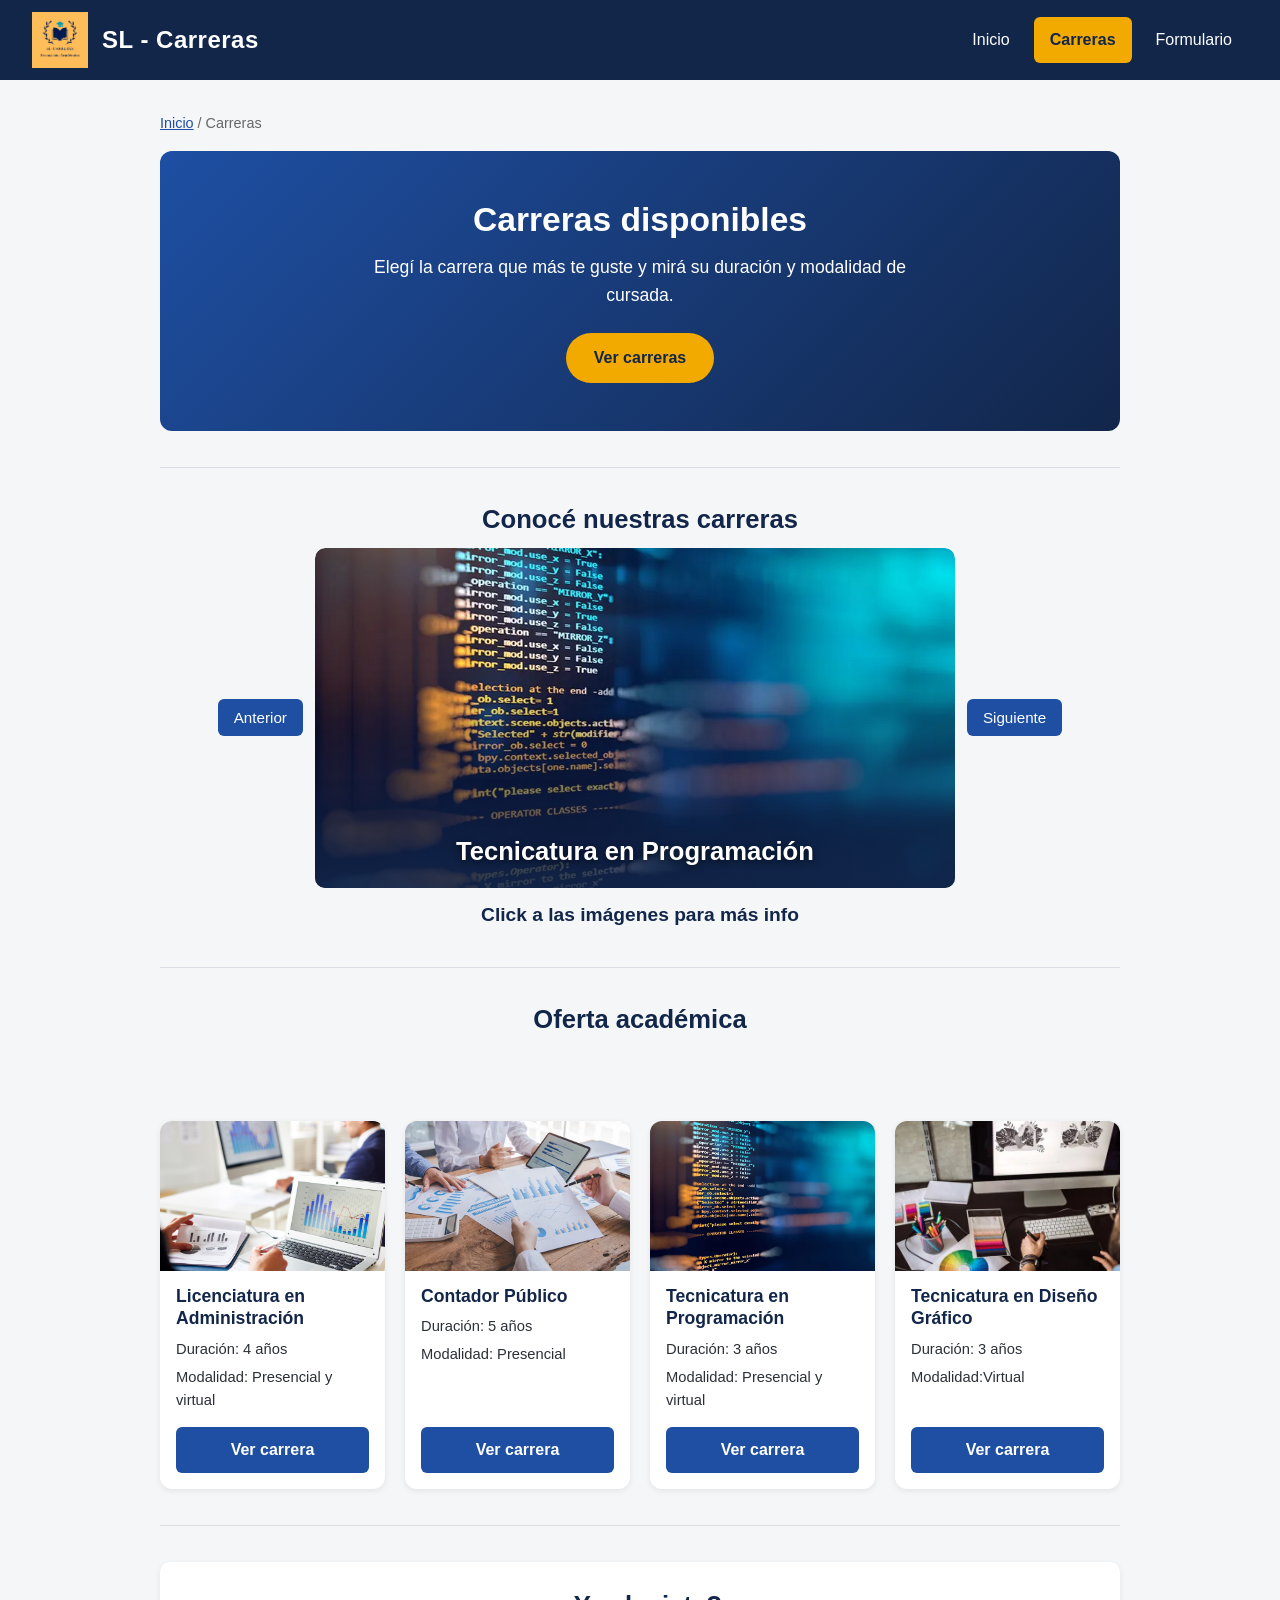
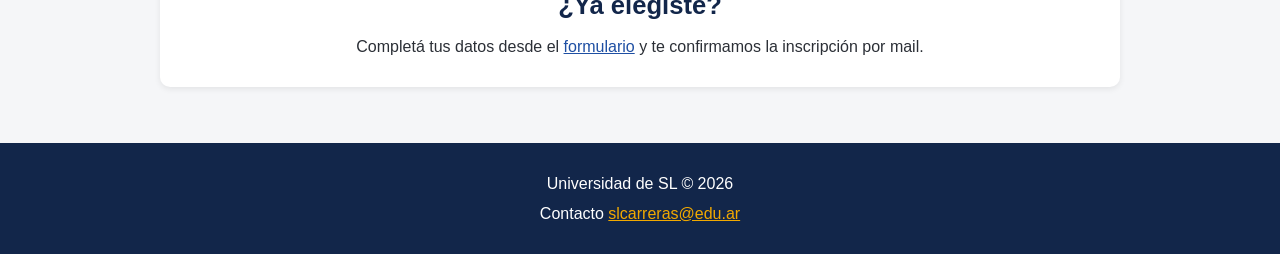
==== commit 3dca9496: "Agregado Comedor Universitario Tambien termine los styles del form" ====
--- a/carreras.html
+++ b/carreras.html
@@ -54,32 +54,7 @@
 
         <div id="listado">
             <h2 id="TablasTitulo">Oferta académica</h2>
-
-            <form id="filtros">
-                <div>
-                    <label for="buscar">Buscar</label>
-                    <input type="search" id="buscar" name="buscar" placeholder="Nombre de la carrera">
-                </div>
-                <div>
-                    <label for="duracion">Duración</label>
-                    <select id="duracion" name="duracion">
-                        <option value="">Todas las duraciones</option>
-                        <option value="2">2 años</option>
-                        <option value="3">3 años</option>
-                        <option value="4">4 años</option>
-                        <option value="5">5 años</option>
-                    </select>
-                </div>
-                <div>
-                    <label for="modalidad">Modalidad</label>
-                    <select id="modalidad" name="modalidad">
-                        <option value="">Todas las modalidades</option>
-                        <option value="presencial">Presencial</option>
-                        <option value="virtual">Virtual</option>
-                    </select>
-                </div>
-            </form>
-
+            <hr>
             <div id="lista-carreras">
                 <div class="carrera">
                     <img class="imagenCarreras" src="assets/img/carreras/lic-administracion.jpg" alt="Licenciatura en Administración">
--- a/assets/css/Index.css
+++ b/assets/css/Index.css
@@ -632,64 +632,85 @@
 .mensaje-error::before {
     content: "⚠";
 }
-#DIVformulario{
-    width: 50%;
-    display: flex;
-    justify-content: left;
-    background-color: var(--azul);
-    padding: 28px 24px;
-    border-radius: 10px;
-    color: white;
-}   
-.formularioLabel{
-    font-family: "Segoe UI", Arial, sans-serif;
-    font-size: 1rem;
-    display: flex;
-    margin-bottom: 4px;
+/* ---------- Formulario ---------- */
+#DIVformulario {
+    max-width: 560px;
+    margin: 0 auto;
+    padding: 32px 28px;
+    background-color: white;
+    border-radius: 12px;
+    border-top: 6px solid var(--acento);
+    box-shadow: 0 4px 16px rgba(0, 0, 0, 0.1);
+}
+
+#formulario h3 {
+    margin: 0 0 8px;
+    text-align: center;
+    color: var(--azul-oscuro);
+    font-size: 1.5rem;
+}
+
+#DentroFormulario {
+    display: block;
+    width: 70px;
+    height: auto;
+    margin: 0 auto 20px;
+}
+
+#formulario > div {
+    margin-bottom: 16px;
+}
+
+/* Etiquetas */
+.formularioLabel {
+    display: block;
+    margin-bottom: 6px;
     font-weight: 600;
-    color: white;
-}
-#formulario{
-    display: flex;
-    flex-direction: column;
-    gap: 12px;
-    align-items: center center;
-}
-.formularioInput{
-    height: 35px;
+    font-size: 0.95rem;
+    color: var(--azul-oscuro);
+}
+
+/* Campos de texto, email, teléfono, select y textarea */
+.formularioInput,
+#carrera {
     width: 100%;
-    padding: 10px;
+    padding: 10px 12px;
+    font: inherit;
+    color: var(--texto);
+    background-color: var(--gris);
     border: 1px solid var(--borde);
-    border-radius: 6px;
-    font-size: 1rem;
-    font-family: inherit;
-    background-color: white;
-}
-#btnEnviar{
-    margin-top: 12px;
-    padding: 10px 16px;
-    background-color: var(--acento);
-    color: var(--azul-oscuro);
+    border-radius: 8px;
+    transition: border-color 0.2s ease, box-shadow 0.2s ease;
+}
+
+#formulario textarea {
+    resize: vertical;
+    min-height: 100px;
+}
+
+.formularioInput:focus,#carrera:focus {
+    outline: none;
+    border-color: var(--azul);
+    background-color: white;
+    box-shadow: 0 0 0 3px
+}
+
+
+#btnEnviar {
+    display: flex;
+    width: 17%;
+    padding: 12px;
+    font: inherit;
+    text-align: center;
     font-weight: 700;
-    text-decoration: none;
-    border-radius: 999px;
-    transition: transform 0.2s ease;
-}
+    color: white;
+    background-color: #f2a900;
+    border-color: var(--azulclaro);
+    border-radius: 8px;
+    cursor: pointer;
+    transition: background-color 0.2s ease, transform 0.2s ease;
+}    
 #btnEnviar:hover {
-    transform: scale(1.06);
-}
-#carrera{
-    width: 100%;
-    padding: 10px;
-    border: 1px solid var(--borde);
-    border-radius: 6px;
-    font-size: 1rem;
-    font-family: inherit;
-    background-color: white;
-} 
-#DentroFormulario{
-   width: 80px;
-   height: 80px;
-   object-fit: cover;
-   
-}  +    background-color: #e59400;
+    transform: scale(1.05);
+}
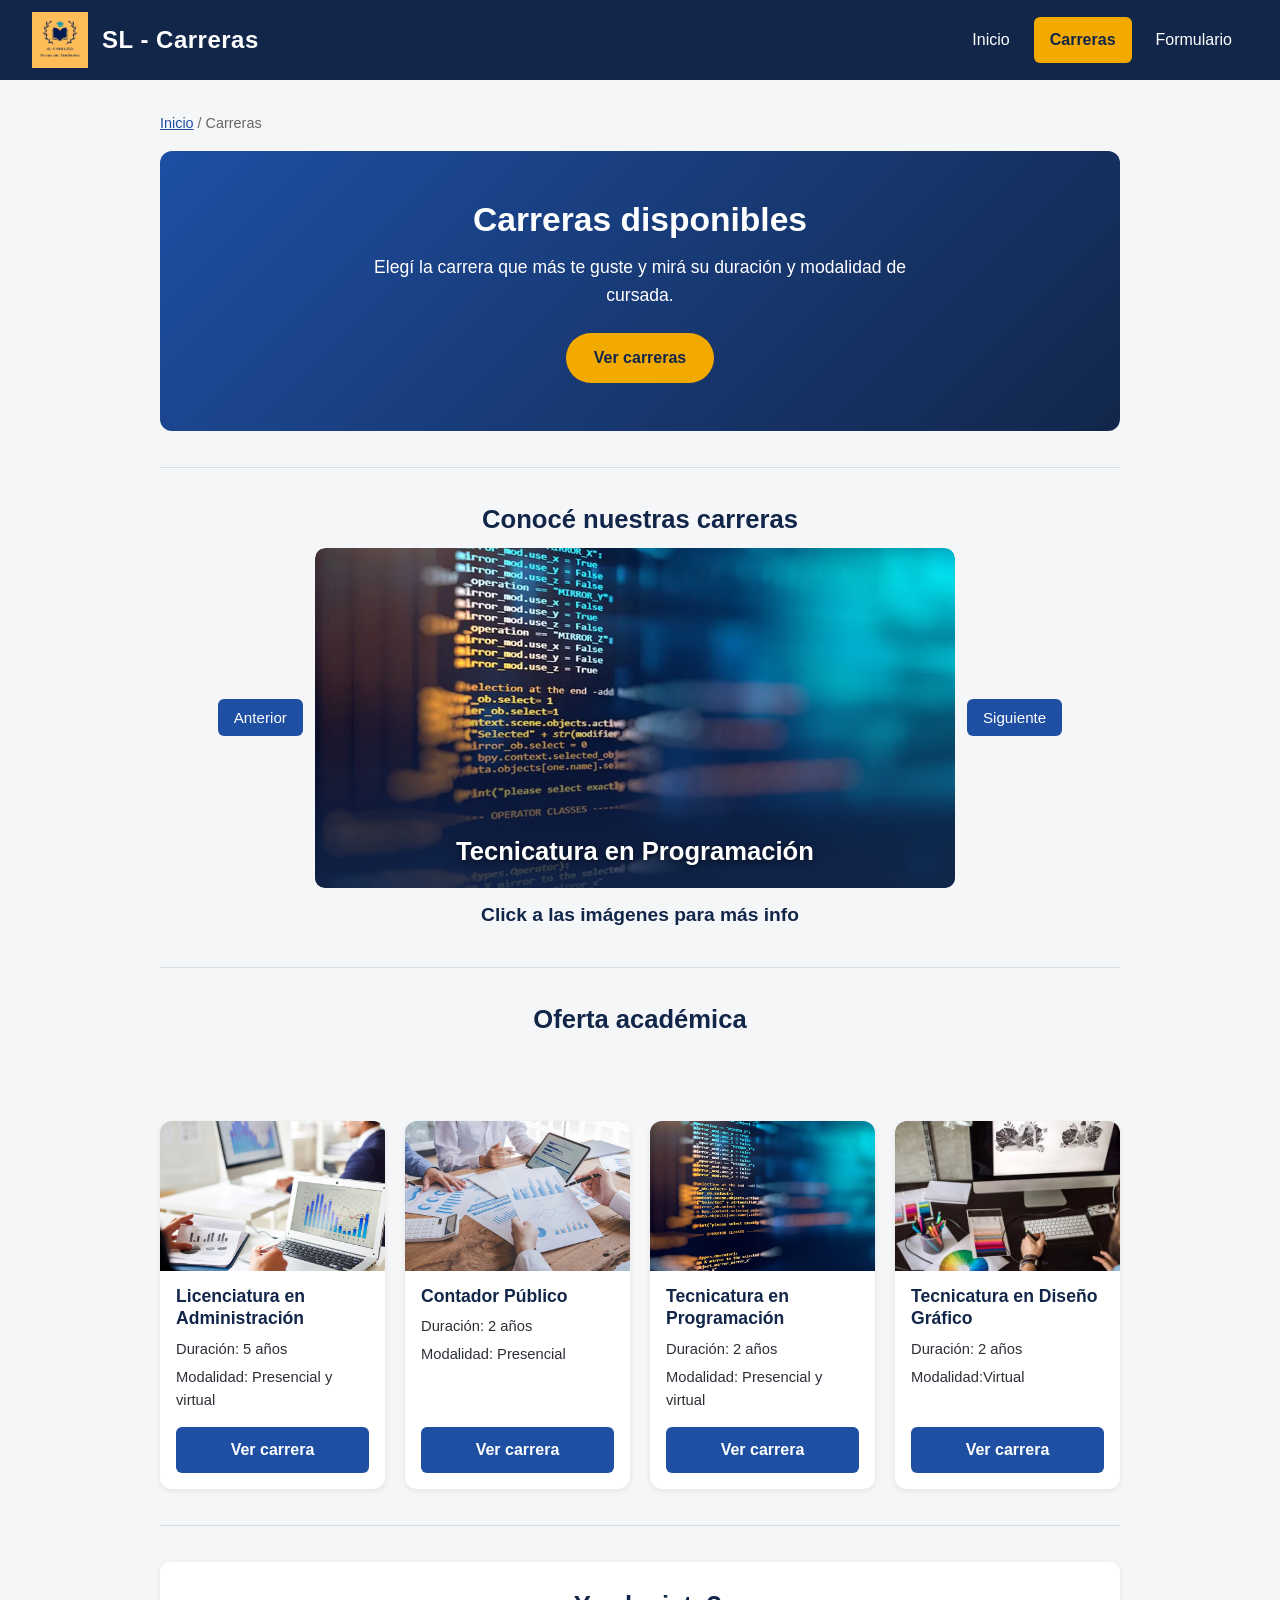
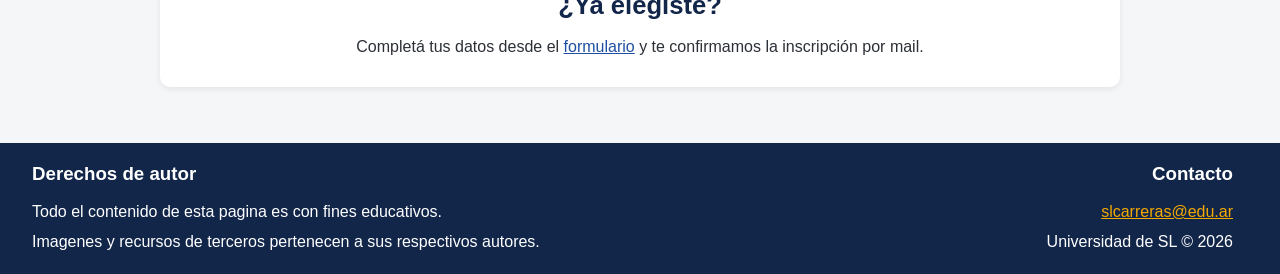
==== commit 7c64b35d: "Agregado plan de estudios" ====
--- a/carreras.html
+++ b/carreras.html
@@ -5,6 +5,7 @@
     <meta name="viewport" content="width=device-width, initial-scale=1.0">
     <title>SL - Carreras disponibles</title>
     <link rel="stylesheet" href="assets/css/Index.css">
+    <link rel="icon" type="image/x-icon" href="favicon.ico">
     <script src="assets/js/Javascript.js" defer></script>
 </head>
 <body>
@@ -59,28 +60,28 @@
                 <div class="carrera">
                     <img class="imagenCarreras" src="assets/img/carreras/lic-administracion.jpg" alt="Licenciatura en Administración">
                     <h3>Licenciatura en Administración</h3>
-                    <p>Duración: 4 años</p>
+                    <p>Duración: 5 años</p>
                     <p>Modalidad: Presencial y virtual</p>
                     <a href="carreras/lic-administracion.html">Ver carrera</a>
                 </div>
                 <div class="carrera">
                     <img class="imagenCarreras" src="assets/img/carreras/contador-publico.jpg" alt="Contador Público">
                     <h3>Contador Público</h3>
-                    <p>Duración: 5 años</p>
+                    <p>Duración: 2 años</p>
                     <p>Modalidad: Presencial</p>
                     <a href="carreras/ContadorPublico.html">Ver carrera</a>
                 </div>
                 <div class="carrera">
                     <img class="imagenCarreras" src="assets/img/carreras/tec-programacion.jpg" alt="Tecnicatura en Programación">
                     <h3>Tecnicatura en Programación</h3>
-                    <p>Duración: 3 años</p>
+                    <p>Duración: 2 años</p>
                     <p>Modalidad: Presencial y virtual</p>
                     <a href="carreras/TecnicaturaProgramacion.html">Ver carrera</a>
                 </div>
                 <div class="carrera">
                     <img class="imagenCarreras" src="assets/img/carreras/diseno-grafico.jpg" alt="Diseño Gráfico">
                     <h3>Tecnicatura en Diseño Gráfico</h3>
-                    <p>Duración: 3 años</p>
+                    <p>Duración: 2 años</p>
                     <p>Modalidad:Virtual</p>
                     <a href="carreras/DiseñoGrafico.html">Ver carrera</a>
                 </div>
--- a/assets/css/Index.css
+++ b/assets/css/Index.css
@@ -420,10 +420,27 @@
 /* ---------- Footer ---------- */
 footer {
     margin-top: 24px;
-    padding: 24px 32px;
+    padding: 16px 32px;
     background-color: var(--azul-oscuro);
     color: white;
-    text-align: center;
+    display: flex;
+    justify-content: space-between;
+    align-items: flex-start;
+    gap: 30px;
+}
+
+footer div:first-child {    /* derechos de autor */
+    flex: 1;
+}
+
+footer div:last-child {     /* información */
+    flex: 0 0 auto;
+    margin-right: 15px;
+    text-align: right;
+}
+
+footer h3 {
+    margin: 0 0 10px;
 }
 
 footer p {
@@ -713,4 +730,49 @@
 #btnEnviar:hover {
     background-color: #e59400;
     transform: scale(1.05);
+}
+.mensaje-exito {
+    margin-top: 16px;
+    padding: 12px;
+    background-color: #d4edda;
+    color: #155724;
+    border: 1px solid #c3e6cb;
+    border-radius: 8px;
+    font-size: 0.95rem;
+    text-align: center;
+}
+#resumen {
+    margin-top: 24px;
+    padding: 20px;
+    background-color: var(--azul-claro);
+    border-left: 5px solid var(--acento);
+    border-radius: 8px;
+}
+
+#resumen h3 {
+    margin: 0 0 10px;
+    color: var(--azul-oscuro);
+}
+
+#resumen ul {
+    margin: 0;
+    padding-left: 20px;
+}
+.botonPlan {
+    display: block;
+    margin: 20px auto 0;
+    padding: 12px 24px;
+    font: inherit;
+    text-align: center;
+    font-weight: 700;
+    color: white;
+    background-color: var(--azul);
+    border-color: var(--azulclaro);
+    border-radius: 8px;
+    cursor: pointer;
+    transition: background-color 0.2s ease, transform 0.2s ease;
+}
+.botonPlan:hover {
+    background-color: var(--azul-oscuro);
+    transform: scale(1.05);
 }
